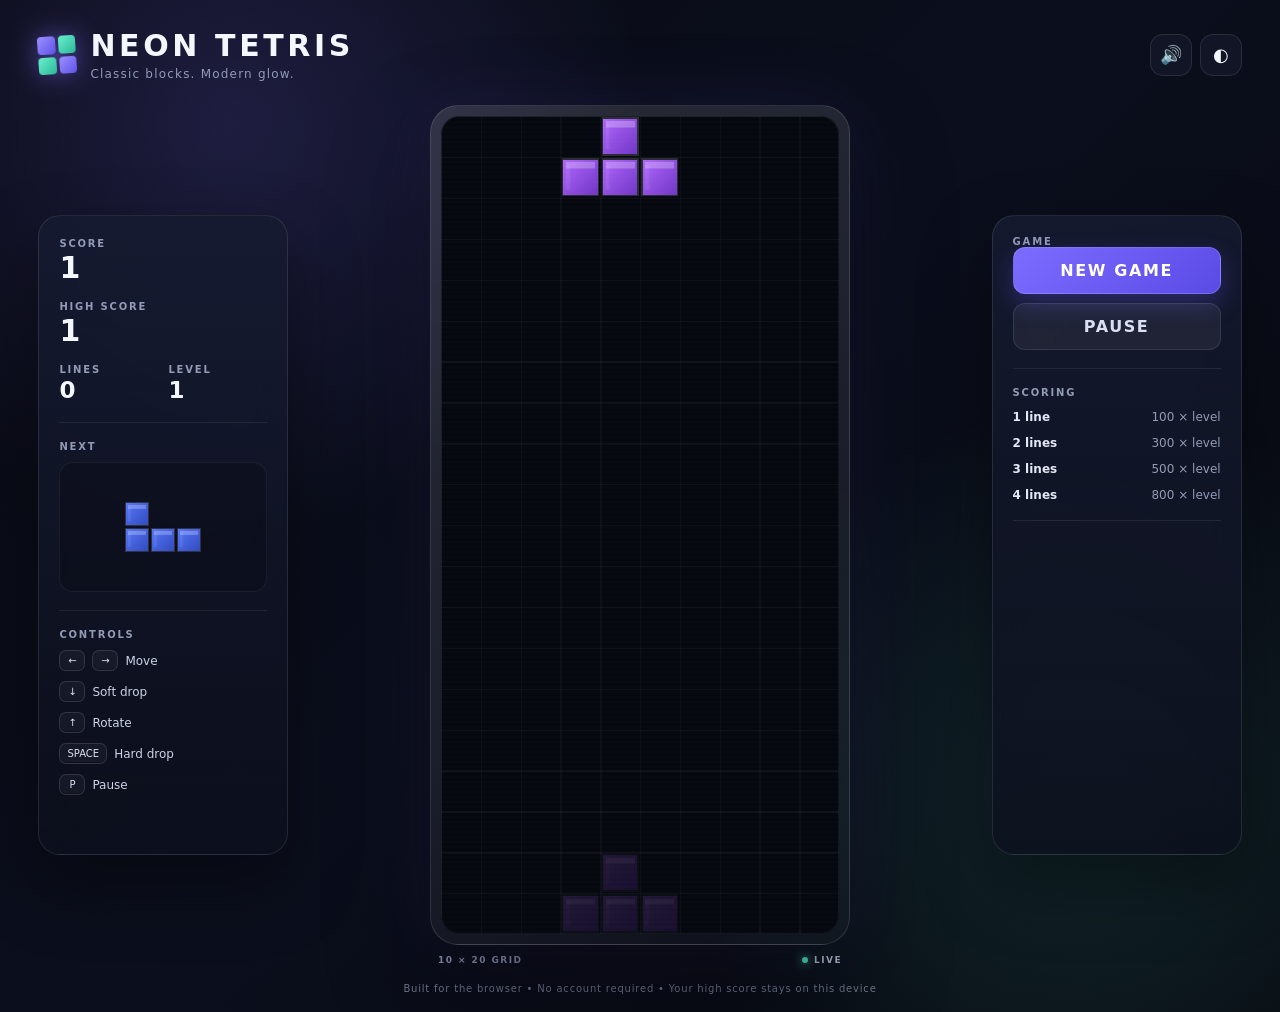
==== index.html @ 8972bbac "Add files via upload" ====
<!DOCTYPE html>
<html lang="en">
<head>
  <meta charset="UTF-8" />
  <meta name="viewport" content="width=device-width, initial-scale=1.0" />
  <meta name="theme-color" content="#090b16" />
  <meta name="description" content="A fast, modern browser Tetris game." />
  <title>Neon Tetris — Free Online Game</title>
  <link rel="stylesheet" href="styles.css" />
</head>
<body>
  <div class="page-shell">
    <header class="topbar">
      <div class="brand">
        <div class="brand-mark" aria-hidden="true"><span></span><span></span><span></span><span></span></div>
        <div>
          <h1>NEON TETRIS</h1>
          <p>Classic blocks. Modern glow.</p>
        </div>
      </div>
      <div class="top-actions">
        <button id="soundBtn" class="icon-btn" type="button" aria-label="Toggle sound">🔊</button>
        <button id="themeBtn" class="icon-btn" type="button" aria-label="Toggle theme">◐</button>
      </div>
    </header>

    <main class="game-layout">
      <aside class="sidebar left-panel glass-card">
        <section class="stat-block">
          <span class="stat-label">SCORE</span>
          <strong id="score">0</strong>
        </section>
        <section class="stat-block">
          <span class="stat-label">HIGH SCORE</span>
          <strong id="highScore">0</strong>
        </section>
        <section class="stat-block small-stat-row">
          <div><span class="stat-label">LINES</span><strong id="lines">0</strong></div>
          <div><span class="stat-label">LEVEL</span><strong id="level">1</strong></div>
        </section>

        <div class="divider"></div>
        <section class="preview-section">
          <div class="section-title">NEXT</div>
          <div class="next-box" id="nextBox" aria-label="Next piece"></div>
        </section>

        <div class="divider"></div>
        <section class="how-to">
          <div class="section-title">CONTROLS</div>
          <div class="control-row"><kbd>←</kbd><kbd>→</kbd><span>Move</span></div>
          <div class="control-row"><kbd>↓</kbd><span>Soft drop</span></div>
          <div class="control-row"><kbd>↑</kbd><span>Rotate</span></div>
          <div class="control-row"><kbd>SPACE</kbd><span>Hard drop</span></div>
          <div class="control-row"><kbd>P</kbd><span>Pause</span></div>
        </section>
      </aside>

      <section class="board-wrap">
        <div class="board-frame">
          <canvas id="gameCanvas" width="300" height="600" aria-label="Tetris game board" role="img"></canvas>
          <div class="scanlines"></div>
          <div id="overlay" class="overlay hidden">
            <div class="overlay-card glass-card">
              <div id="overlayIcon" class="overlay-icon">⏸</div>
              <h2 id="overlayTitle">PAUSED</h2>
              <p id="overlayText">Press P or tap Resume to continue.</p>
              <button id="overlayBtn" class="primary-btn" type="button">RESUME</button>
            </div>
          </div>
        </div>
        <div class="board-caption">
          <span>10 × 20 GRID</span>
          <span class="live-dot"><i></i> LIVE</span>
        </div>
      </section>

      <aside class="sidebar right-panel glass-card">
        <section>
          <div class="section-title">GAME</div>
          <button id="newGameBtn" class="primary-btn full" type="button">NEW GAME</button>
          <button id="pauseBtn" class="secondary-btn full" type="button">PAUSE</button>
        </section>

        <div class="divider"></div>
        <section class="tips">
          <div class="section-title">SCORING</div>
          <p><strong>1 line</strong><span>100 × level</span></p>
          <p><strong>2 lines</strong><span>300 × level</span></p>
          <p><strong>3 lines</strong><span>500 × level</span></p>
          <p><strong>4 lines</strong><span>800 × level</span></p>
        </section>

        <div class="divider"></div>
        <section class="mobile-controls" aria-label="Touch controls">
          <div class="section-title">TOUCH CONTROLS</div>
          <div class="touch-grid">
            <button class="touch-btn rotate" data-action="rotate" aria-label="Rotate">↻</button>
            <button class="touch-btn hold" data-action="hold" aria-label="Hold piece">HOLD</button>
            <button class="touch-btn" data-action="left" aria-label="Move left">←</button>
            <button class="touch-btn drop" data-action="drop" aria-label="Hard drop">⇣</button>
            <button class="touch-btn" data-action="right" aria-label="Move right">→</button>
            <button class="touch-btn" data-action="down" aria-label="Soft drop">↓</button>
          </div>
        </section>
      </aside>
    </main>

    <footer class="footer">Built for the browser • No account required • Your high score stays on this device</footer>
  </div>
  <script src="script.js"></script>
</body>
</html>
---- styles.css ----
:root {
  --bg: #090b16;
  --panel: rgba(20, 24, 43, 0.76);
  --panel-2: rgba(13, 16, 31, 0.9);
  --border: rgba(255, 255, 255, 0.1);
  --text: #f5f7ff;
  --muted: #929ab6;
  --accent: #7d6cff;
  --accent-2: #52e6c2;
  --danger: #ff557d;
  --shadow: 0 30px 70px rgba(0,0,0,.4);
}

* { box-sizing: border-box; }
html, body { min-height: 100%; }
body {
  margin: 0;
  color: var(--text);
  font-family: Inter, ui-sans-serif, system-ui, -apple-system, BlinkMacSystemFont, "Segoe UI", sans-serif;
  background:
    radial-gradient(circle at 18% 12%, rgba(125,108,255,.18), transparent 30%),
    radial-gradient(circle at 85% 80%, rgba(82,230,194,.12), transparent 30%),
    linear-gradient(135deg, #080a13, #0b0f1d 48%, #070910);
  overflow-x: hidden;
}

body::before {
  content: "";
  position: fixed;
  inset: 0;
  pointer-events: none;
  opacity: .15;
  background-image: linear-gradient(rgba(255,255,255,.04) 1px, transparent 1px), linear-gradient(90deg, rgba(255,255,255,.04) 1px, transparent 1px);
  background-size: 34px 34px;
}

.page-shell { width: min(1220px, 94vw); margin: 0 auto; padding: 28px 0 18px; }
.topbar { display: flex; align-items: center; justify-content: space-between; margin-bottom: 24px; }
.brand { display: flex; gap: 14px; align-items: center; }
.brand h1 { margin: 0; font-size: clamp(20px, 3vw, 30px); letter-spacing: .12em; font-weight: 900; }
.brand p { margin: 4px 0 0; color: var(--muted); font-size: 12px; letter-spacing: .1em; }
.brand-mark { width: 38px; height: 38px; display: grid; grid-template-columns: repeat(2, 1fr); gap: 3px; transform: rotate(-4deg); filter: drop-shadow(0 0 12px rgba(125,108,255,.55)); }
.brand-mark span { border-radius: 4px; background: linear-gradient(135deg, #9c91ff, #5e52e8); }
.brand-mark span:nth-child(2), .brand-mark span:nth-child(3) { background: linear-gradient(135deg, #67f0cc, #2db89a); }
.top-actions { display: flex; gap: 8px; }
.icon-btn { width: 42px; height: 42px; border: 1px solid var(--border); border-radius: 13px; background: var(--panel); color: var(--text); cursor: pointer; font-size: 18px; backdrop-filter: blur(12px); transition: .2s ease; }
.icon-btn:hover { transform: translateY(-2px); border-color: rgba(125,108,255,.55); }

.game-layout { display: grid; grid-template-columns: 250px minmax(300px, 1fr) 250px; gap: 18px; align-items: center; }
.glass-card { background: linear-gradient(180deg, rgba(22, 27, 49, .86), rgba(12, 15, 28, .78)); border: 1px solid var(--border); box-shadow: var(--shadow); backdrop-filter: blur(18px); border-radius: 22px; }
.sidebar { padding: 20px; min-height: 640px; }
.stat-block { padding: 2px 0 16px; }
.stat-label, .section-title { display: block; color: var(--muted); font-size: 10px; font-weight: 800; letter-spacing: .18em; }
.stat-block strong { display: block; margin-top: 4px; font-size: 30px; line-height: 1; letter-spacing: .02em; }
.small-stat-row { display: grid; grid-template-columns: 1fr 1fr; gap: 10px; padding-bottom: 2px; }
.small-stat-row strong { font-size: 23px; }
.divider { height: 1px; background: rgba(255,255,255,.08); margin: 18px 0; }
.preview-section { text-align: center; }
.preview-section .section-title { text-align: left; }
.next-box { height: 130px; margin-top: 10px; border-radius: 14px; background: rgba(0,0,0,.18); border: 1px solid rgba(255,255,255,.06); display: grid; place-items: center; }
#nextBox canvas { display: block; }
.control-row { display: grid; grid-template-columns: auto auto 1fr; align-items: center; gap: 7px; margin-top: 10px; color: #cdd2e7; font-size: 12px; }
.control-row:has(kbd:nth-child(1):only-child) { grid-template-columns: auto 1fr; }
kbd { padding: 4px 7px; border-radius: 7px; min-width: 26px; text-align: center; border: 1px solid rgba(255,255,255,.12); background: rgba(255,255,255,.04); color: #dce0f3; font-size: 10px; font-family: inherit; box-shadow: inset 0 -1px rgba(0,0,0,.3); }

.board-wrap { display: flex; flex-direction: column; align-items: center; min-width: 0; }
.board-frame { position: relative; width: min(420px, 100%); aspect-ratio: 1/2; border-radius: 28px; padding: 10px; background: linear-gradient(145deg, rgba(255,255,255,.13), rgba(255,255,255,.02)); border: 1px solid rgba(255,255,255,.12); box-shadow: 0 40px 100px rgba(0,0,0,.46), 0 0 80px rgba(125,108,255,.12); }
.board-frame::after { content:""; position:absolute; inset:10px; border-radius:19px; box-shadow: inset 0 0 0 1px rgba(255,255,255,.06); pointer-events:none; }
#gameCanvas { width: 100%; height: 100%; display: block; border-radius: 19px; background: #070911; image-rendering: pixelated; }
.scanlines { position:absolute; inset:10px; border-radius:19px; pointer-events:none; background: repeating-linear-gradient(180deg, rgba(255,255,255,.018) 0 2px, transparent 2px 5px); mix-blend-mode: screen; opacity: .25; }
.overlay { position: absolute; inset: 10px; display:flex; align-items:center; justify-content:center; border-radius:19px; background: rgba(4,6,12,.72); backdrop-filter: blur(7px); z-index: 3; }
.hidden { display:none; }
.overlay-card { width: min(310px, 88%); padding: 28px; text-align:center; border-radius: 20px; animation: pop .22s ease; }
.overlay-icon { font-size: 38px; margin-bottom: 6px; }
.overlay-card h2 { margin: 0; font-size: 24px; letter-spacing: .08em; }
.overlay-card p { margin: 8px 0 20px; color: var(--muted); font-size: 13px; }
.primary-btn, .secondary-btn, .touch-btn { border: 0; font: inherit; font-weight: 900; letter-spacing: .1em; cursor: pointer; transition: transform .15s ease, filter .2s ease, background .2s ease; }
.primary-btn { color:#fff; background: linear-gradient(135deg, #7d6cff, #5a4be6); border:1px solid rgba(255,255,255,.15); box-shadow:0 10px 24px rgba(108,89,255,.28); border-radius:12px; padding: 13px 15px; }
.primary-btn:hover { transform: translateY(-2px); filter: brightness(1.08); }
.secondary-btn { color:#dae0f2; background: rgba(255,255,255,.06); border:1px solid rgba(255,255,255,.1); border-radius:12px; padding: 13px 15px; margin-top: 9px; }
.secondary-btn:hover { background: rgba(255,255,255,.1); }
.full { width:100%; }
.board-caption { width:min(420px, 100%); padding: 10px 8px 0; display:flex; justify-content:space-between; color:var(--muted); font-size:9px; font-weight:800; letter-spacing:.16em; }
.live-dot { color:#b8bfd5; display:flex; gap:6px; align-items:center; }
.live-dot i { width:6px; height:6px; border-radius:50%; background:#52e6c2; box-shadow:0 0 10px #52e6c2; animation:pulse 1.3s infinite; }

.tips p { display:flex; justify-content:space-between; gap: 10px; color:#b9c0d8; font-size:12px; }
.tips p strong { color:#e4e8f7; }
.tips p span { color:var(--muted); }
.mobile-controls { display:none; }
.touch-grid { display:grid; grid-template-columns:repeat(3, 1fr); gap:7px; margin-top:10px; }
.touch-btn { min-height:44px; border-radius:12px; color:#dfe4f7; background:rgba(255,255,255,.06); border:1px solid rgba(255,255,255,.1); }
.touch-btn:active { transform:scale(.96); background:rgba(125,108,255,.2); }
.touch-btn.rotate { font-size:22px; }
.touch-btn.hold { font-size:10px; }
.touch-btn.drop { font-size:19px; }

.footer { text-align:center; padding-top: 18px; color:rgba(153,162,189,.72); font-size:10px; letter-spacing:.08em; }

@keyframes pop { from { opacity:0; transform:scale(.94); } to { opacity:1; transform:scale(1); } }
@keyframes pulse { 50% { opacity:.35; transform:scale(.7); } }

@media (max-width: 980px) {
  .game-layout { grid-template-columns: 190px minmax(280px, 1fr) 190px; gap:12px; }
  .sidebar { padding:16px; }
}

@media (max-width: 760px) {
  .page-shell { width:min(94vw, 520px); padding-top:16px; }
  .topbar { margin-bottom:14px; }
  .game-layout { grid-template-columns: 1fr; }
  .board-wrap { order: 1; }
  .left-panel { order:2; min-height:auto; }
  .right-panel { order:3; min-height:auto; }
  .sidebar { border-radius:18px; }
  .how-to, .tips { display:none; }
  .mobile-controls { display:block; }
  .left-panel { display:grid; grid-template-columns:1fr 1fr; gap:12px; }
  .left-panel .stat-block { padding:0; }
  .left-panel .small-stat-row { grid-column:1/-1; }
  .left-panel .divider, .left-panel .preview-section { display:none; }
  .board-frame { width:min(390px, 88vw); }
  .right-panel .divider { margin:15px 0; }
}

body.light {
  --bg: #edf1fb;
  --panel: rgba(255,255,255,.82);
  --panel-2: #fff;
  --border: rgba(19,24,44,.12);
  --text:#151a2c;
  --muted:#68708a;
  --shadow:0 24px 55px rgba(40,52,90,.16);
  background: radial-gradient(circle at 18% 12%, rgba(125,108,255,.16), transparent 30%), linear-gradient(135deg,#eff2fb,#e7ebf7);
}
body.light::before { opacity:.08; }
body.light .icon-btn, body.light .secondary-btn, body.light .touch-btn { color:var(--text); }

@media (prefers-reduced-motion: reduce) {
  *, *::before, *::after { animation:none !important; transition:none !important; }
}
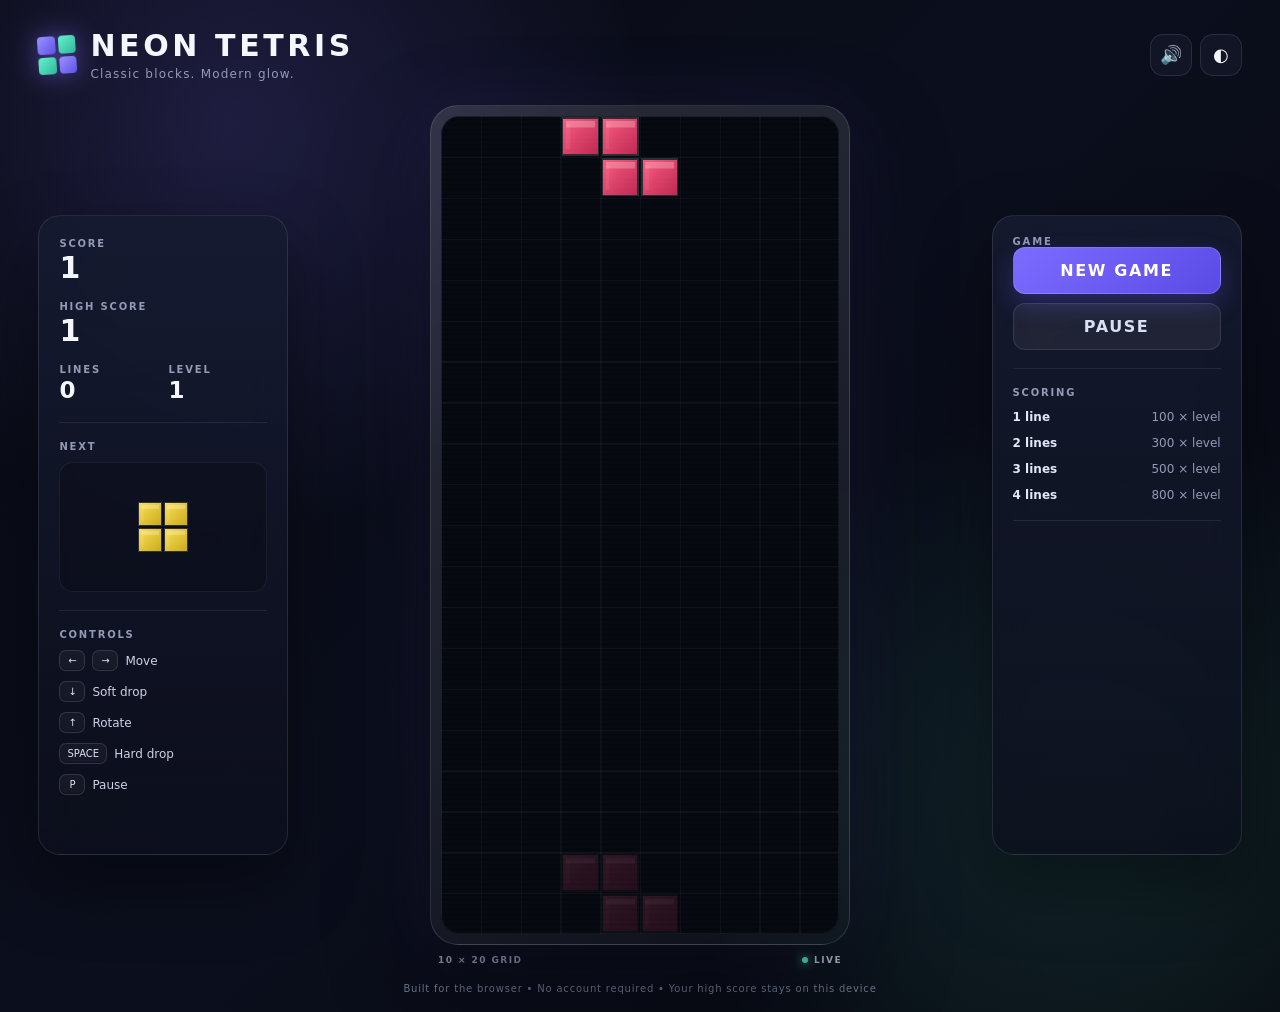
==== commit 8498f512: "Update index.html" ====
--- a/index.html
+++ b/index.html
@@ -7,6 +7,10 @@
   <meta name="description" content="A fast, modern browser Tetris game." />
   <title>Neon Tetris — Free Online Game</title>
   <link rel="stylesheet" href="styles.css" />
+
+  <script async src="https://pagead2.googlesyndication.com/pagead/js/adsbygoogle.js?client=ca-pub-3831686085208006"
+     crossorigin="anonymous"></script>
+  
 </head>
 <body>
   <div class="page-shell">
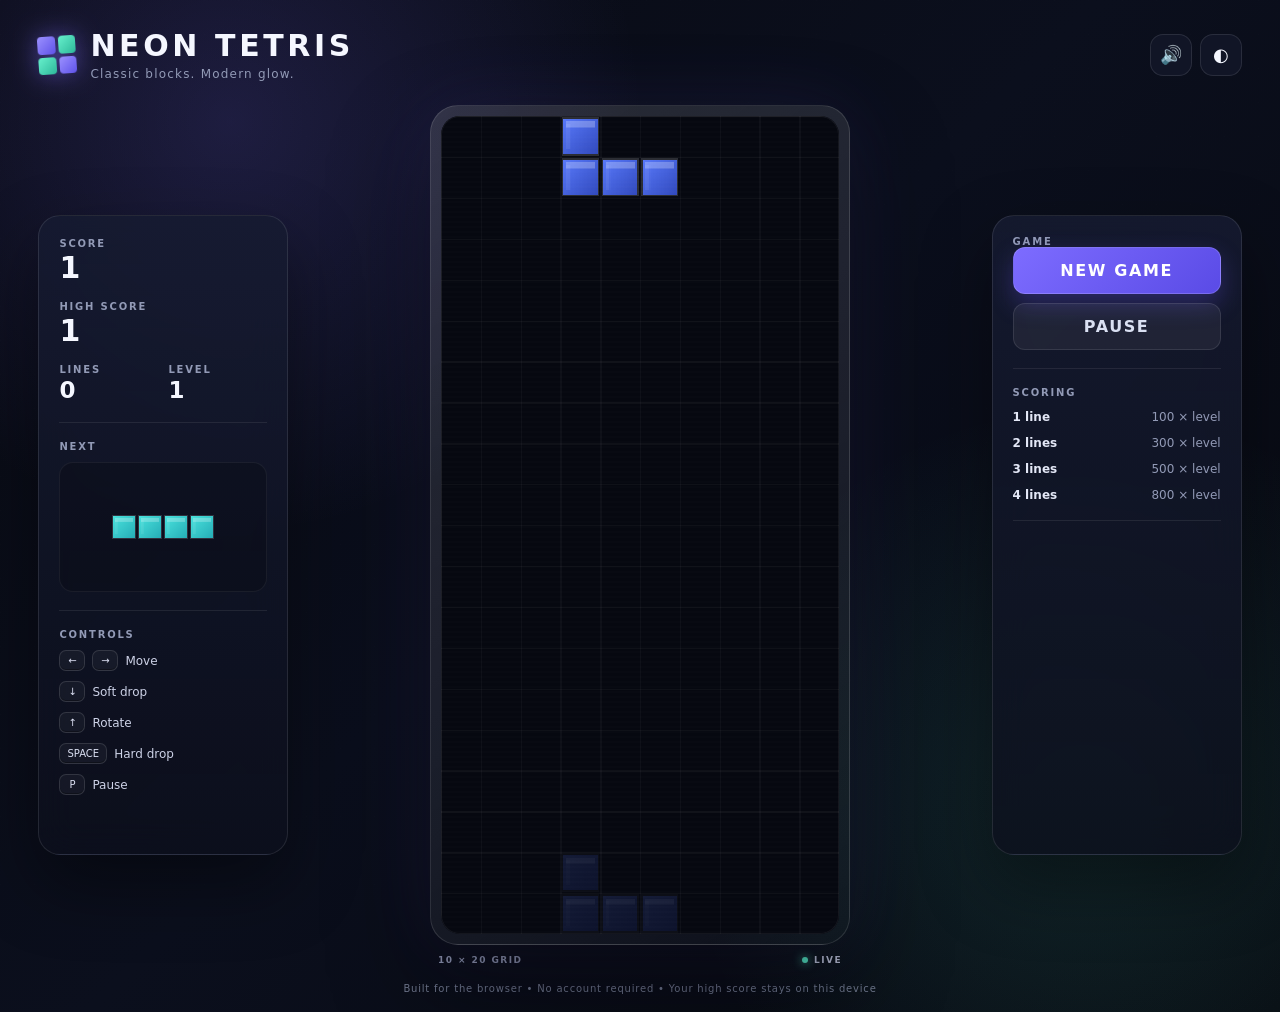
==== commit 38376f45: "Add multiple scripts and ad configurations to index.html" ====
--- a/index.html
+++ b/index.html
@@ -10,6 +10,9 @@
 
   <script async src="https://pagead2.googlesyndication.com/pagead/js/adsbygoogle.js?client=ca-pub-3831686085208006"
      crossorigin="anonymous"></script>
+
+
+  <script src="https://pl31590511.profitableratecpmnetwork.com/ab/e4/48/abe4485e7e1509d9ae308c50e72e4455.js"></script>
   
 </head>
 <body>
@@ -113,5 +116,24 @@
     <footer class="footer">Built for the browser • No account required • Your high score stays on this device</footer>
   </div>
   <script src="script.js"></script>
+
+  <script async="async" data-cfasync="false" src="https://pl31590510.profitableratecpmnetwork.com/36dca3d44cdaa990b5711fe20ff5d9c5/invoke.js"></script>
+    <div id="container-36dca3d44cdaa990b5711fe20ff5d9c5"></div>
+
+  <script src="https://pl31590512.profitableratecpmnetwork.com/45/c1/b8/45c1b8a54ac7c05c1d6fbbcfb8b91d56.js"></script>
+
+  <a href="https://www.profitableratecpmnetwork.com/k6avr41w61?key=dc3294ee9c358eb01f6ccba6a4e5e6bb"></a>
+
+  <script>
+  atOptions = {
+    'key' : 'de199d134227feec1a971cdf8e82f7c2',
+    'format' : 'iframe',
+    'height' : 60,
+    'width' : 468,
+    'params' : {}
+  };
+</script>
+<script src="https://www.highrevenueformat.com/de199d134227feec1a971cdf8e82f7c2/invoke.js"></script>
+
 </body>
 </html>
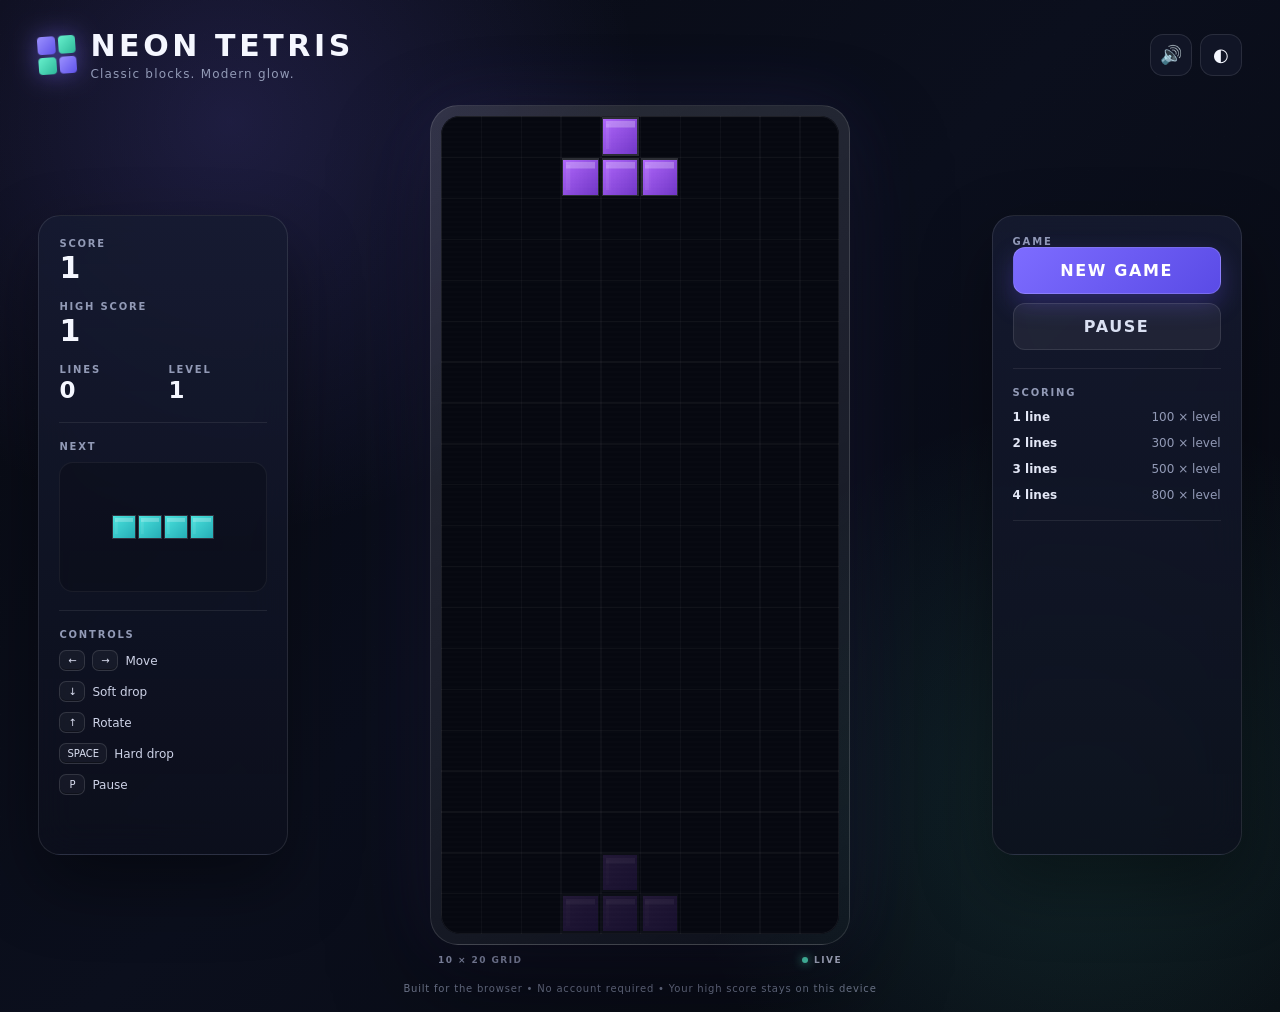
==== commit d1e57ce2: "Update index.html" ====
--- a/index.html
+++ b/index.html
@@ -6,14 +6,7 @@
   <meta name="theme-color" content="#090b16" />
   <meta name="description" content="A fast, modern browser Tetris game." />
   <title>Neon Tetris — Free Online Game</title>
-  <link rel="stylesheet" href="styles.css" />
-
-  <script async src="https://pagead2.googlesyndication.com/pagead/js/adsbygoogle.js?client=ca-pub-3831686085208006"
-     crossorigin="anonymous"></script>
-
-
-  <script src="https://pl31590511.profitableratecpmnetwork.com/ab/e4/48/abe4485e7e1509d9ae308c50e72e4455.js"></script>
-  
+  <link rel="stylesheet" href="styles.css" />  
 </head>
 <body>
   <div class="page-shell">
@@ -116,24 +109,5 @@
     <footer class="footer">Built for the browser • No account required • Your high score stays on this device</footer>
   </div>
   <script src="script.js"></script>
-
-  <script async="async" data-cfasync="false" src="https://pl31590510.profitableratecpmnetwork.com/36dca3d44cdaa990b5711fe20ff5d9c5/invoke.js"></script>
-    <div id="container-36dca3d44cdaa990b5711fe20ff5d9c5"></div>
-
-  <script src="https://pl31590512.profitableratecpmnetwork.com/45/c1/b8/45c1b8a54ac7c05c1d6fbbcfb8b91d56.js"></script>
-
-  <a href="https://www.profitableratecpmnetwork.com/k6avr41w61?key=dc3294ee9c358eb01f6ccba6a4e5e6bb"></a>
-
-  <script>
-  atOptions = {
-    'key' : 'de199d134227feec1a971cdf8e82f7c2',
-    'format' : 'iframe',
-    'height' : 60,
-    'width' : 468,
-    'params' : {}
-  };
-</script>
-<script src="https://www.highrevenueformat.com/de199d134227feec1a971cdf8e82f7c2/invoke.js"></script>
-
 </body>
 </html>
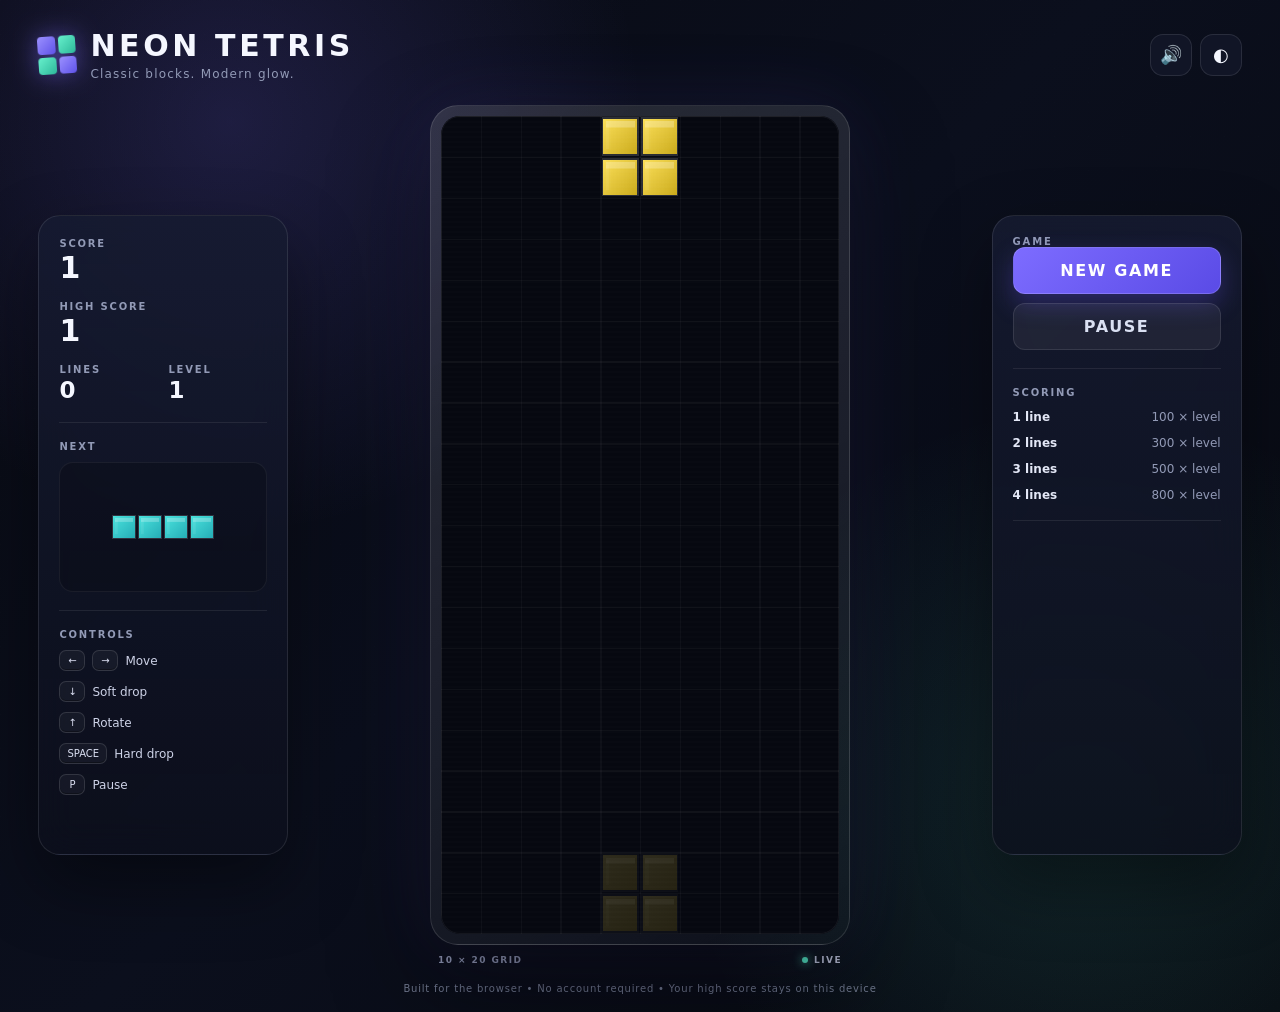
==== commit 531cd00a: "Update index.html" ====
--- a/index.html
+++ b/index.html
@@ -6,7 +6,7 @@
   <meta name="theme-color" content="#090b16" />
   <meta name="description" content="A fast, modern browser Tetris game." />
   <title>Neon Tetris — Free Online Game</title>
-  <link rel="stylesheet" href="styles.css" />  
+  <link rel="stylesheet" href="styles.css" />
 </head>
 <body>
   <div class="page-shell">
